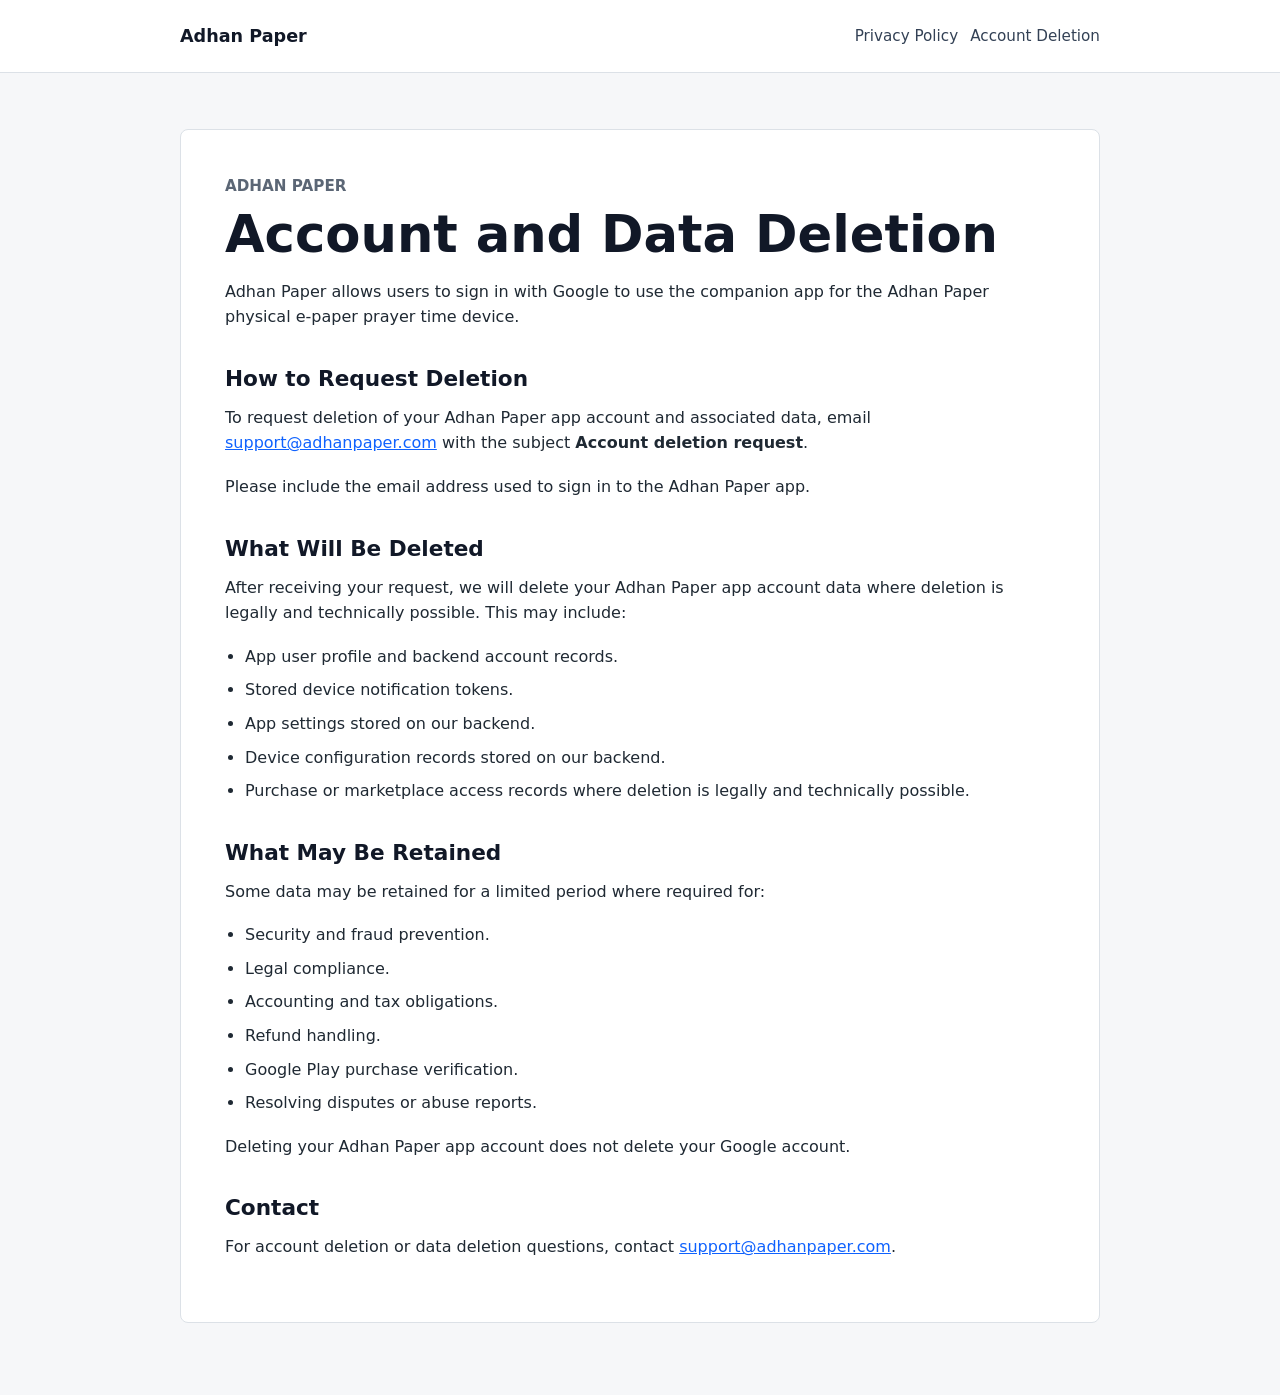
==== account-deletion/index.html @ adb414c2 "Add Adhan Paper public support site" ====
<!doctype html>
<html lang="en">
  <head>
    <meta charset="utf-8">
    <meta name="viewport" content="width=device-width, initial-scale=1">
    <title>Account and Data Deletion | Adhan Paper</title>
    <link rel="stylesheet" href="../styles.css">
  </head>
  <body>
    <header class="site-header">
      <div class="site-header__inner">
        <a class="brand" href="../">Adhan Paper</a>
        <nav class="nav" aria-label="Main navigation">
          <a href="../privacy/">Privacy Policy</a>
          <a href="../account-deletion/">Account Deletion</a>
        </nav>
      </div>
    </header>

    <main class="page">
      <article class="panel">
        <p class="eyebrow">Adhan Paper</p>
        <h1>Account and Data Deletion</h1>
        <p>
          Adhan Paper allows users to sign in with Google to use the companion app
          for the Adhan Paper physical e-paper prayer time device.
        </p>

        <h2>How to Request Deletion</h2>
        <p>
          To request deletion of your Adhan Paper app account and associated data,
          email <a href="mailto:support@adhanpaper.com">support@adhanpaper.com</a>
          with the subject <strong>Account deletion request</strong>.
        </p>
        <p>Please include the email address used to sign in to the Adhan Paper app.</p>

        <h2>What Will Be Deleted</h2>
        <p>
          After receiving your request, we will delete your Adhan Paper app account
          data where deletion is legally and technically possible. This may include:
        </p>
        <ul>
          <li>App user profile and backend account records.</li>
          <li>Stored device notification tokens.</li>
          <li>App settings stored on our backend.</li>
          <li>Device configuration records stored on our backend.</li>
          <li>Purchase or marketplace access records where deletion is legally and technically possible.</li>
        </ul>

        <h2>What May Be Retained</h2>
        <p>Some data may be retained for a limited period where required for:</p>
        <ul>
          <li>Security and fraud prevention.</li>
          <li>Legal compliance.</li>
          <li>Accounting and tax obligations.</li>
          <li>Refund handling.</li>
          <li>Google Play purchase verification.</li>
          <li>Resolving disputes or abuse reports.</li>
        </ul>
        <p>Deleting your Adhan Paper app account does not delete your Google account.</p>

        <h2>Contact</h2>
        <p>
          For account deletion or data deletion questions, contact
          <a href="mailto:support@adhanpaper.com">support@adhanpaper.com</a>.
        </p>
      </article>
    </main>
  </body>
</html>
---- styles.css ----
* {
  box-sizing: border-box;
}

:root {
  color-scheme: light;
  font-family:
    Inter, ui-sans-serif, system-ui, -apple-system, BlinkMacSystemFont, "Segoe UI",
    sans-serif;
  background: #f6f7f9;
  color: #1f2933;
}

body {
  margin: 0;
  min-height: 100vh;
  background: #f6f7f9;
  line-height: 1.6;
}

a {
  color: #0f62fe;
}

.site-header {
  border-bottom: 1px solid #dce1e7;
  background: #ffffff;
}

.site-header__inner,
.page {
  width: min(100% - 32px, 920px);
  margin: 0 auto;
}

.site-header__inner {
  display: flex;
  min-height: 72px;
  align-items: center;
  justify-content: space-between;
  gap: 24px;
}

.brand {
  color: #111827;
  font-size: 1.1rem;
  font-weight: 700;
  text-decoration: none;
}

.nav {
  display: flex;
  flex-wrap: wrap;
  gap: 12px;
  font-size: 0.95rem;
}

.nav a {
  color: #334155;
  text-decoration: none;
}

.nav a:hover,
.brand:hover {
  text-decoration: underline;
}

.page {
  padding: 56px 0 72px;
}

.panel {
  border: 1px solid #dce1e7;
  border-radius: 8px;
  background: #ffffff;
  padding: clamp(24px, 4vw, 44px);
}

.eyebrow {
  margin: 0 0 8px;
  color: #5b6675;
  font-size: 0.95rem;
  font-weight: 700;
  letter-spacing: 0;
  text-transform: uppercase;
}

h1 {
  margin: 0 0 16px;
  color: #111827;
  font-size: clamp(2rem, 4vw, 3.4rem);
  line-height: 1.1;
  letter-spacing: 0;
}

h2 {
  margin: 36px 0 12px;
  color: #111827;
  font-size: 1.35rem;
  line-height: 1.25;
  letter-spacing: 0;
}

p,
ul {
  margin: 0 0 18px;
}

ul {
  padding-left: 1.25rem;
}

li {
  margin: 0 0 8px;
}

.lead {
  color: #3f4b5a;
  font-size: 1.12rem;
}

.link-list {
  display: grid;
  gap: 12px;
  margin: 28px 0;
  padding: 0;
  list-style: none;
}

.link-list a {
  display: block;
  border: 1px solid #cbd5e1;
  border-radius: 8px;
  padding: 16px 18px;
  background: #f8fafc;
  color: #0f172a;
  font-weight: 700;
  text-decoration: none;
}

.link-list a:hover {
  border-color: #0f62fe;
  color: #0f62fe;
}

.meta {
  color: #5b6675;
}

.footer {
  margin-top: 36px;
  color: #5b6675;
  font-size: 0.95rem;
}

@media (max-width: 640px) {
  .site-header__inner {
    align-items: flex-start;
    flex-direction: column;
    justify-content: center;
    padding: 16px 0;
  }

  .page {
    padding-top: 32px;
  }
}
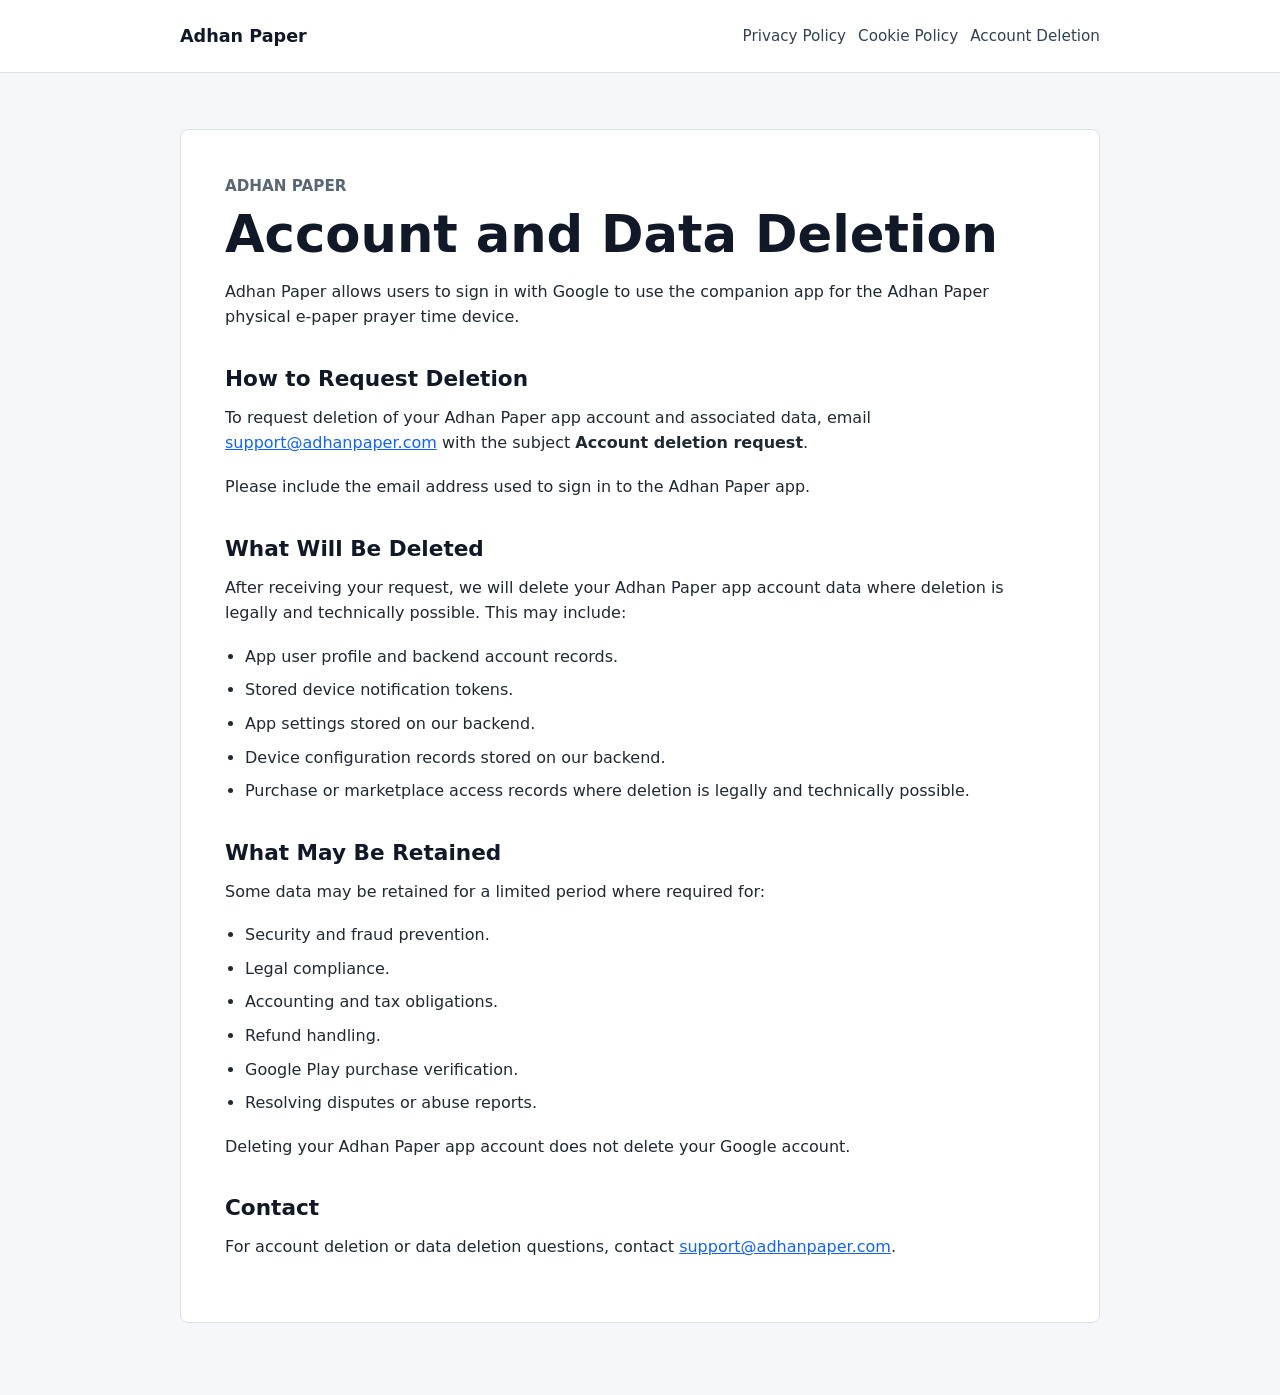
==== commit b1771e41: "Update privacy policy disclosures" ====
--- a/account-deletion/index.html
+++ b/account-deletion/index.html
@@ -12,6 +12,7 @@
         <a class="brand" href="../">Adhan Paper</a>
         <nav class="nav" aria-label="Main navigation">
           <a href="../privacy/">Privacy Policy</a>
+          <a href="../cookie-policy/">Cookie Policy</a>
           <a href="../account-deletion/">Account Deletion</a>
         </nav>
       </div>
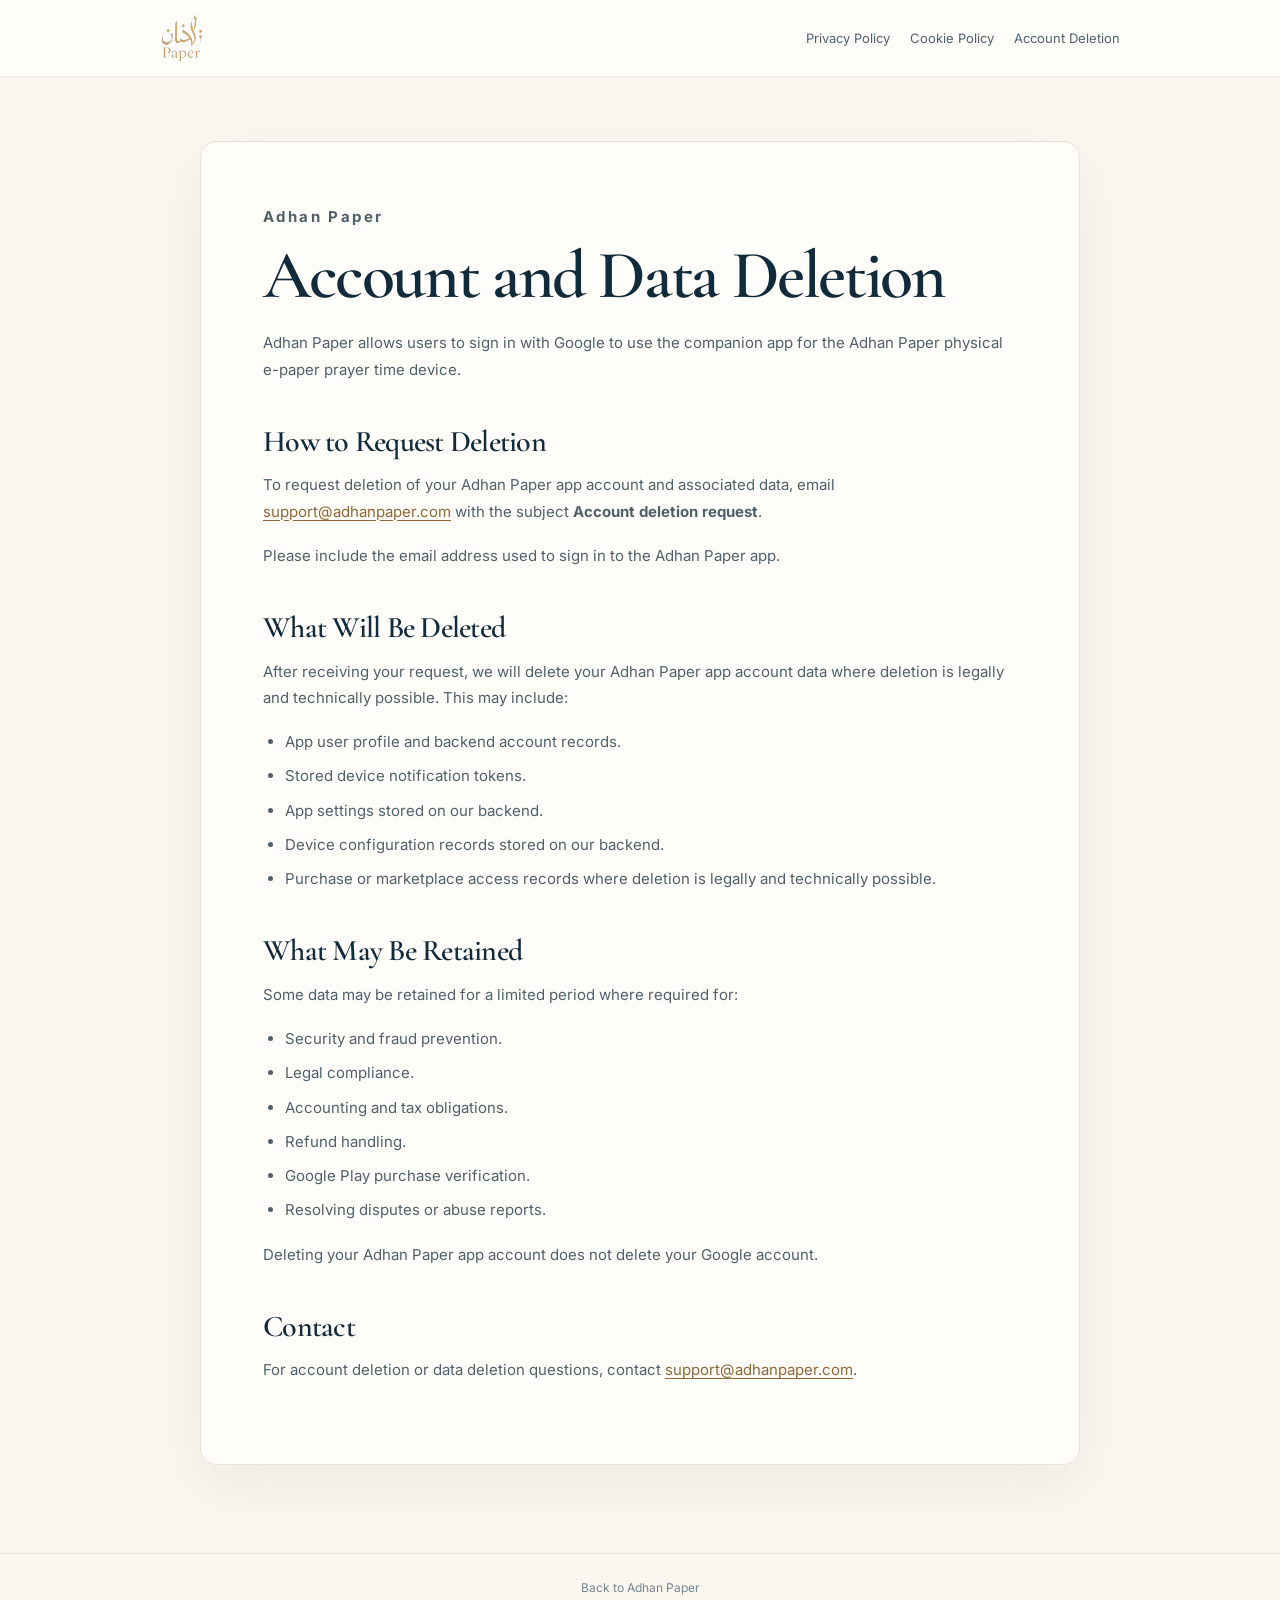
==== commit 18d3f015: "Launch Adhan Paper landing page" ====
--- a/account-deletion/index.html
+++ b/account-deletion/index.html
@@ -3,14 +3,18 @@
   <head>
     <meta charset="utf-8">
     <meta name="viewport" content="width=device-width, initial-scale=1">
+    <link rel="icon" type="image/png" href="../assets/logo-gold.png">
     <title>Account and Data Deletion | Adhan Paper</title>
+    <link rel="preconnect" href="https://fonts.googleapis.com">
+    <link rel="preconnect" href="https://fonts.gstatic.com" crossorigin>
+    <link href="https://fonts.googleapis.com/css2?family=Cormorant+Garamond:wght@500;600;700&amp;family=Inter:wght@400;500;600;700&amp;display=swap" rel="stylesheet">
     <link rel="stylesheet" href="../styles.css">
   </head>
-  <body>
+  <body class="legal-page">
     <header class="site-header">
-      <div class="site-header__inner">
-        <a class="brand" href="../">Adhan Paper</a>
-        <nav class="nav" aria-label="Main navigation">
+      <div class="legal-header">
+        <a class="brand" href="../" aria-label="Adhan Paper home"><img src="../assets/logo-gold.png" alt="Adhan Paper"></a>
+        <nav class="legal-nav" aria-label="Legal navigation">
           <a href="../privacy/">Privacy Policy</a>
           <a href="../cookie-policy/">Cookie Policy</a>
           <a href="../account-deletion/">Account Deletion</a>
@@ -18,8 +22,8 @@
       </div>
     </header>
 
-    <main class="page">
-      <article class="panel">
+    <main class="legal-main">
+      <article class="legal-panel">
         <p class="eyebrow">Adhan Paper</p>
         <h1>Account and Data Deletion</h1>
         <p>
@@ -67,5 +71,6 @@
         </p>
       </article>
     </main>
+    <footer class="legal-footer"><a href="../">Back to Adhan Paper</a></footer>
   </body>
 </html>
--- a/styles.css
+++ b/styles.css
@@ -1,167 +1,412 @@
-* {
-  box-sizing: border-box;
-}
-
 :root {
-  color-scheme: light;
-  font-family:
-    Inter, ui-sans-serif, system-ui, -apple-system, BlinkMacSystemFont, "Segoe UI",
-    sans-serif;
-  background: #f6f7f9;
-  color: #1f2933;
-}
-
+  --navy: #102a37;
+  --navy-deep: #082331;
+  --gold: #c69b5e;
+  --gold-soft: #ddc29a;
+  --cream: #faf7f1;
+  --paper: #fffdfa;
+  --ink: #122b3a;
+  --muted: #63717a;
+  --line: #e9e2d8;
+  --shadow: 0 24px 70px rgba(35, 31, 24, .12);
+  --serif: "Cormorant Garamond", Georgia, serif;
+  --sans: "Inter", system-ui, sans-serif;
+}
+
+* { box-sizing: border-box; }
+html { scroll-behavior: smooth; }
 body {
   margin: 0;
-  min-height: 100vh;
-  background: #f6f7f9;
-  line-height: 1.6;
-}
-
-a {
-  color: #0f62fe;
-}
+  color: var(--ink);
+  background: var(--paper);
+  font-family: var(--sans);
+  -webkit-font-smoothing: antialiased;
+}
+img { display: block; max-width: 100%; }
+a { color: inherit; text-decoration: none; }
+button, a { -webkit-tap-highlight-color: transparent; }
+.container { width: min(1180px, calc(100% - 48px)); margin: 0 auto; }
+.section-pad { padding: 96px 0; }
 
 .site-header {
-  border-bottom: 1px solid #dce1e7;
-  background: #ffffff;
-}
-
-.site-header__inner,
-.page {
-  width: min(100% - 32px, 920px);
-  margin: 0 auto;
-}
-
-.site-header__inner {
+  position: sticky;
+  top: 0;
+  z-index: 50;
+  background: color-mix(in srgb, var(--paper) 92%, transparent);
+  backdrop-filter: blur(14px);
+  border-bottom: 1px solid rgba(18,43,58,.07);
+}
+.header-inner { height: 76px; display: grid; grid-template-columns: 1fr auto 1fr; align-items: center; gap: 28px; }
+.brand img { width: 86px; height: 52px; object-fit: contain; object-position: left center; }
+.desktop-nav { display: flex; align-items: center; gap: 30px; font-size: 14px; color: #38515e; }
+.desktop-nav a { transition: color .2s ease; }
+.desktop-nav a:hover { color: var(--gold); }
+.nav-cta { justify-self: end; display: inline-flex; align-items: center; justify-content: center; min-height: 54px; padding: 0 25px; background: var(--navy); color: #f6d8a6; border: 1px solid var(--navy); border-radius: 8px; font-size: 14px; font-weight: 600; box-shadow: 0 10px 22px rgba(8,35,49,.14); transition: transform .2s ease, background .2s ease, box-shadow .2s ease; }
+.nav-cta:hover { background: #061f2d; color: #f6d8a6; transform: translateY(-2px); }
+
+.hero { min-height: 690px; display: flex; align-items: center; background: radial-gradient(circle at 78% 32%, #ffffff 0, #fbf9f4 42%, #f8f3eb 100%); overflow: hidden; }
+.hero-grid { display: grid; grid-template-columns: .92fr 1.08fr; align-items: center; gap: 72px; }
+.hero-copy { padding: 30px 0; }
+.eyebrow { display: inline-block; color: var(--gold); font-size: 12px; font-weight: 700; letter-spacing: .16em; margin-bottom: 16px; }
+h1, h2, h3 { margin-top: 0; }
+h1 { font-family: var(--serif); font-size: clamp(58px, 7vw, 92px); line-height: .93; letter-spacing: -.035em; margin-bottom: 24px; font-weight: 600; }
+h1 em { color: var(--gold); font-style: normal; }
+h2 { font-family: var(--serif); font-size: clamp(42px, 5vw, 62px); line-height: 1.02; letter-spacing: -.025em; font-weight: 600; margin-bottom: 20px; }
+.lead { max-width: 590px; font-size: 18px; line-height: 1.75; color: var(--muted); margin: 0 0 34px; }
+.hero-actions { display: flex; align-items: center; gap: 26px; flex-wrap: wrap; }
+.button { display: inline-flex; align-items: center; justify-content: center; gap: 14px; min-height: 54px; padding: 0 25px; border-radius: 8px; font-size: 15px; font-weight: 600; transition: transform .2s ease, background .2s ease, box-shadow .2s ease; }
+.button:hover { transform: translateY(-2px); }
+.button-primary { background: var(--navy); color: #f6d8a6; box-shadow: 0 10px 22px rgba(8,35,49,.14); }
+.button-primary:hover { background: #061f2d; }
+.button-outline { background: var(--navy); border: 1px solid var(--navy); color: #f6d8a6; box-shadow: 0 10px 22px rgba(8,35,49,.14); }
+.button-outline:hover { background: #061f2d; color: #f6d8a6; }
+.text-link { font-size: 14px; color: #566974; }
+.hero-visual { position: relative; }
+.hero-visual::before { content: ""; position: absolute; inset: 11% 4% 2% 10%; border-radius: 50%; background: rgba(198,155,94,.12); filter: blur(55px); }
+.hero-visual img { position: relative; width: 100%; max-height: 585px; object-fit: contain; border-radius: 3px; filter: drop-shadow(0 24px 34px rgba(35,31,24,.13)); }
+
+.feature-strip { border-top: 1px solid var(--line); border-bottom: 1px solid var(--line); background: #fff; }
+.feature-grid { display: grid; grid-template-columns: repeat(4, 1fr); }
+.feature-item { min-height: 124px; padding: 28px 24px; display: flex; align-items: center; justify-content: center; gap: 18px; border-right: 1px solid var(--line); }
+.feature-item:last-child { border-right: 0; }
+.feature-item i { font-size: 28px; color: var(--gold); }
+.feature-item strong, .feature-item span { display: block; }
+.feature-item strong { font-size: 14px; margin-bottom: 6px; }
+.feature-item span { font-size: 13px; color: var(--muted); }
+
+.app-section { background: var(--cream); }
+.app-grid { display: grid; grid-template-columns: .98fr 1.02fr; align-items: center; gap: 78px; }
+.app-showcase-single { display: flex; align-items: center; justify-content: center; min-height: 590px; }
+.app-phone-frame { width: min(100%, 338px); padding: 10px; background: #061e2b; border: 2px solid #2e414a; border-radius: 44px; box-shadow: 0 24px 48px rgba(8,35,49,.18); overflow: hidden; }
+.app-phone-frame img { width: 100%; height: auto; display: block; border-radius: 34px; }
+.app-copy p { color: var(--muted); font-size: 17px; line-height: 1.75; max-width: 620px; }
+.mini-features { display: grid; grid-template-columns: repeat(3, minmax(0, 1fr)); gap: 12px; margin: 32px 0; }
+.mini-features article { background: rgba(255,255,255,.72); border: 1px solid var(--line); border-radius: 12px; padding: 18px; min-height: 142px; }
+.mini-features i { color: var(--gold); font-size: 24px; display: block; margin-bottom: 15px; }
+.mini-features strong, .mini-features span { display: block; }
+.mini-features strong { font-size: 14px; margin-bottom: 7px; }
+.mini-features span { color: var(--muted); font-size: 12px; line-height: 1.55; }
+.store-buttons { display: flex; flex-wrap: wrap; gap: 12px; }
+.store-button { display: inline-flex; align-items: center; justify-content: center; gap: 10px; min-height: 54px; padding: 9px 18px; background: var(--navy); border: 1px solid var(--navy); border-radius: 8px; color: #f6d8a6; box-shadow: 0 10px 22px rgba(8,35,49,.12); font-size: 16px; font-weight: 600; transition: transform .2s ease, background .2s ease; }
+.store-button:hover { background: #061f2d; transform: translateY(-2px); }
+.store-button i { font-size: 25px; }
+.store-button span, .store-button small { display: block; }
+.store-button small { font-size: 8px; line-height: 1.1; font-weight: 500; }
+.store-buttons-mobile { display: none; }
+
+.art-section { background: #fff; }
+.section-heading { max-width: 760px; margin-bottom: 54px; }
+.section-heading.centered { text-align: center; margin-left: auto; margin-right: auto; }
+.section-heading h2 { margin-bottom: 12px; }
+#art .section-heading { max-width: none; }
+#art .section-heading h2 { white-space: nowrap; font-size: clamp(16px, 4.1vw, 48px); }
+.section-heading p { color: var(--muted); line-height: 1.7; }
+.art-grid { display: grid; grid-template-columns: repeat(3, 1fr); gap: 28px; }
+.art-card { border: 1px solid var(--line); background: #fff; border-radius: 14px; padding: 14px 14px 22px; overflow: hidden; transition: transform .25s ease, box-shadow .25s ease; }
+.art-card:hover { transform: translateY(-5px); box-shadow: 0 20px 48px rgba(50,42,30,.08); }
+.art-frame { width: 100%; margin: 0 0 20px; aspect-ratio: 3 / 4; overflow: hidden; border-radius: 9px; background: #f7f3ec; }
+.art-frame img { width: 100%; height: 100%; object-fit: cover; object-position: center; display: block; transition: transform .55s ease; }
+.art-card:hover .art-frame img { transform: scale(1.025); }
+.art-card h3 { font-family: var(--serif); font-size: 25px; line-height: 1.15; margin: 0; padding: 0 12px; text-align: left; }
+.art-card p { color: var(--muted); font-size: 12px; line-height: 1.55; margin: 7px 0 0; padding: 0 12px; }
+.price { color: var(--gold); font-weight: 700; font-size: 14px; }
+.center-action { display: flex; justify-content: center; margin-top: 40px; }
+
+.product-section { background: #f7f1e8; overflow: hidden; }
+.product-grid { min-height: 520px; display: grid; grid-template-columns: 1.06fr .94fr; align-items: center; gap: 80px; }
+.product-image { align-self: stretch; min-height: 520px; display: grid; place-items: center; padding: 42px 0; }
+.product-image img { width: 100%; height: 100%; max-height: 540px; object-fit: contain; object-position: center; }
+.product-copy { padding: 70px 0; }
+.product-copy p { max-width: 520px; color: var(--muted); font-size: 16px; line-height: 1.75; }
+.product-points { margin-top: 28px; display: flex; flex-wrap: wrap; gap: 12px 18px; }
+.product-points span { font-size: 13px; display: flex; align-items: center; gap: 8px; }
+.product-points i { color: var(--gold); }
+
+.closing-cta { background: var(--navy-deep); color: white; text-align: center; }
+.closing-inner { max-width: 760px; }
+.closing-inner > img { width: 96px; margin: 0 auto 20px; }
+.closing-inner h2 { color: white; }
+.closing-inner p { color: #b7c2c8; margin-bottom: 28px; }
+
+.site-footer { background: #061d29; color: #c8d0d4; padding: 34px 0; border-top: 1px solid rgba(255,255,255,.06); }
+.footer-inner { display: grid; grid-template-columns: 1fr auto; align-items: center; gap: 20px 32px; }
+.footer-brand { display: flex; align-items: center; gap: 16px; font-size: 12px; }
+.footer-brand img { width: 62px; }
+.footer-links { display: flex; gap: 20px; font-size: 12px; }
+.footer-links a:hover, .footer-legal a:hover { color: var(--gold-soft); }
+.footer-legal { display: flex; flex-wrap: wrap; gap: 20px; font-size: 11px; color: #a9b5bb; }
+.footer-meta { justify-self: end; }
+.site-footer small { font-size: 11px; color: #8fa0a9; }
+
+.toast { position: fixed; left: 50%; bottom: 24px; transform: translate(-50%, 20px); background: #071f2c; color: white; padding: 12px 18px; border-radius: 8px; box-shadow: 0 10px 34px rgba(0,0,0,.24); font-size: 13px; opacity: 0; pointer-events: none; transition: .2s ease; z-index: 100; }
+.toast.show { opacity: 1; transform: translate(-50%, 0); }
+
+.reveal { opacity: 0; transform: translateY(16px); transition: opacity .7s ease, transform .7s ease; }
+.reveal.visible { opacity: 1; transform: translateY(0); }
+.delay-1 { transition-delay: .08s; }
+.delay-2 { transition-delay: .16s; }
+
+@media (max-width: 900px) {
+  .container { width: min(100% - 32px, 760px); }
+  .section-pad { padding: 72px 0; }
+  .header-inner { min-height: 108px; height: auto; grid-template-columns: 1fr auto; grid-template-rows: 58px auto; column-gap: 18px; row-gap: 0; }
+  .desktop-nav { grid-column: 1 / -1; grid-row: 2; display: flex; justify-content: center; gap: 24px; width: 100%; padding: 0 0 13px; overflow-x: auto; scrollbar-width: none; font-size: 12px; white-space: nowrap; }
+  .desktop-nav::-webkit-scrollbar { display: none; }
+  .nav-cta { min-height: 44px; padding: 0 17px; font-size: 12px; }
+  .hero { min-height: auto; }
+  .hero-grid, .app-grid, .product-grid { grid-template-columns: 1fr; }
+  .hero-grid { gap: 40px; }
+  h1 { font-size: clamp(52px, 14vw, 74px); }
+  .hero-visual { order: -1; }
+  .hero-visual img { max-height: 490px; object-fit: contain; }
+  .feature-grid { grid-template-columns: repeat(2, 1fr); }
+  .feature-item:nth-child(2) { border-right: 0; }
+  .feature-item:nth-child(-n+2) { border-bottom: 1px solid var(--line); }
+  .app-grid { gap: 34px; }
+  .app-showcase-single { flex-direction: column; }
+  .store-buttons-mobile { display: flex; width: min(100%, 338px); margin-top: 20px; }
+  .store-buttons-mobile .store-button { flex: 1; }
+  .store-buttons-desktop { display: none; }
+  .mini-features { grid-template-columns: repeat(3, minmax(0, 1fr)); }
+  .art-grid { grid-template-columns: 1fr; max-width: 520px; margin: 0 auto; }
+  .product-grid { gap: 0; }
+  .product-image { min-height: 380px; padding: 34px 0; }
+  .product-copy { padding: 56px 0 70px; }
+  .footer-inner { grid-template-columns: 1fr; text-align: center; }
+  .footer-brand, .footer-links, .footer-legal { justify-content: center; }
+  .footer-meta { justify-self: center; }
+}
+
+@media (max-width: 560px) {
+  .container { width: min(100% - 24px, 520px); }
+  .header-inner { min-height: 102px; grid-template-rows: 56px auto; }
+  .site-header .brand img { width: 72px; }
+  .hero { padding: 24px 0 64px; }
+  .hero-grid { gap: 28px; }
+  .hero-copy { padding-top: 0; }
+  .hero-visual { width: 100%; overflow: hidden; border-radius: 10px; }
+  .hero-visual img { width: 100%; height: 360px; max-height: none; object-fit: cover; object-position: center; }
+  h1 { font-size: 48px; }
+  h2 { font-size: 40px; }
+  .lead { font-size: 16px; }
+  .feature-grid { grid-template-columns: 1fr; }
+  .feature-item { border-right: 0; border-bottom: 1px solid var(--line); justify-content: flex-start; min-height: 94px; }
+  .feature-item:last-child { border-bottom: 0; }
+  .app-showcase-single { min-height: auto; }
+  .app-phone-frame { width: min(82vw, 320px); padding: 8px; border-radius: 38px; }
+  .app-phone-frame img { border-radius: 30px; }
+  .mini-features { grid-template-columns: 1fr; }
+  .store-buttons-mobile { width: min(82vw, 320px); }
+  .store-buttons { flex-direction: column; align-items: stretch; }
+  .store-button { justify-content: center; }
+  #art .section-heading h2 { white-space: normal; font-size: 40px; }
+  .art-card { padding: 22px; }
+  .product-image { min-height: 0; padding: 28px 18px 10px; }
+  .product-image img { width: 100%; height: auto; max-height: none; }
+  .product-copy { padding: 42px 0 64px; }
+  .footer-links { flex-wrap: wrap; }
+}
+
+@media (prefers-reduced-motion: reduce) {
+  *, *::before, *::after { scroll-behavior: auto !important; transition: none !important; animation: none !important; }
+  .reveal { opacity: 1; transform: none; }
+}
+
+/* Launch waitlist modal */
+body.modal-open { overflow: hidden; }
+.waitlist-modal {
+  position: fixed;
+  inset: 0;
+  z-index: 200;
+  display: grid;
+  place-items: center;
+  padding: 24px;
+  opacity: 0;
+  visibility: hidden;
+  pointer-events: none;
+  transition: opacity .22s ease, visibility .22s ease;
+}
+.waitlist-modal.is-open {
+  opacity: 1;
+  visibility: visible;
+  pointer-events: auto;
+}
+.waitlist-backdrop {
+  position: absolute;
+  inset: 0;
+  background: rgba(5, 27, 38, .66);
+  backdrop-filter: blur(10px);
+}
+.waitlist-dialog {
+  position: relative;
+  width: min(620px, 100%);
+  background: var(--paper);
+  border: 1px solid rgba(198,155,94,.28);
+  border-radius: 18px;
+  box-shadow: 0 40px 100px rgba(3, 20, 29, .28);
+  padding: 50px 50px 46px;
+  overflow: hidden;
+  transform: translateY(16px) scale(.985);
+  transition: transform .24s ease;
+}
+.waitlist-modal.is-open .waitlist-dialog { transform: translateY(0) scale(1); }
+.waitlist-dialog::before {
+  content: "";
+  position: absolute;
+  left: 0;
+  top: 0;
+  width: 100%;
+  height: 4px;
+  background: var(--gold);
+}
+.waitlist-close {
+  position: absolute;
+  top: 18px;
+  right: 18px;
+  width: 40px;
+  height: 40px;
+  border: 1px solid var(--line);
+  border-radius: 50%;
+  display: grid;
+  place-items: center;
+  background: rgba(255,255,255,.76);
+  color: var(--navy);
+  cursor: pointer;
+  font-size: 17px;
+  transition: background .2s ease, border-color .2s ease, transform .2s ease;
+}
+.waitlist-close:hover { background: white; border-color: var(--gold-soft); transform: rotate(4deg); }
+.waitlist-mark {
+  width: 72px;
+  height: 72px;
+  display: grid;
+  place-items: center;
+  margin-bottom: 26px;
+  border-radius: 16px;
+  background: var(--navy-deep);
+}
+.waitlist-mark img { width: 52px; height: 52px; object-fit: contain; }
+.waitlist-dialog h2 {
+  font-size: clamp(40px, 6vw, 55px);
+  margin-bottom: 16px;
+  max-width: 520px;
+}
+.waitlist-dialog h2 em { color: var(--gold); font-style: normal; }
+.waitlist-dialog .waitlist-form-view > p,
+.waitlist-success > p {
+  color: var(--muted);
+  line-height: 1.7;
+  margin: 0 0 28px;
+  max-width: 500px;
+}
+.waitlist-form label {
+  display: block;
+  font-size: 12px;
+  font-weight: 700;
+  letter-spacing: .06em;
+  color: var(--ink);
+  margin-bottom: 9px;
+}
+.waitlist-input-row {
+  display: grid;
+  grid-template-columns: minmax(0, 1fr) auto;
+  gap: 10px;
+}
+.waitlist-input-row input {
+  width: 100%;
+  min-height: 54px;
+  padding: 0 17px;
+  border-radius: 8px;
+  border: 1px solid #d7d0c5;
+  background: #fff;
+  color: var(--ink);
+  font: inherit;
+  outline: none;
+  transition: border-color .2s ease, box-shadow .2s ease;
+}
+.waitlist-input-row input::placeholder { color: #9aa2a6; }
+.waitlist-input-row input:focus {
+  border-color: var(--gold);
+  box-shadow: 0 0 0 4px rgba(198,155,94,.12);
+}
+.waitlist-input-row .button { border: 0; cursor: pointer; white-space: nowrap; }
+.waitlist-input-row .button:disabled { opacity: .65; cursor: wait; transform: none; }
+.waitlist-turnstile { min-height: 0; margin-top: 14px; }
+.waitlist-honeypot {
+  position: absolute;
+  width: 1px;
+  height: 1px;
+  overflow: hidden;
+  clip: rect(0 0 0 0);
+  clip-path: inset(50%);
+  white-space: nowrap;
+}
+.waitlist-error {
+  min-height: 20px;
+  margin: 9px 0 0;
+  color: #9b3f32;
+  font-size: 12px;
+}
+.waitlist-privacy {
   display: flex;
-  min-height: 72px;
   align-items: center;
-  justify-content: space-between;
-  gap: 24px;
-}
-
-.brand {
-  color: #111827;
-  font-size: 1.1rem;
-  font-weight: 700;
-  text-decoration: none;
-}
-
-.nav {
-  display: flex;
-  flex-wrap: wrap;
-  gap: 12px;
-  font-size: 0.95rem;
-}
-
-.nav a {
-  color: #334155;
-  text-decoration: none;
-}
-
-.nav a:hover,
-.brand:hover {
-  text-decoration: underline;
-}
-
-.page {
-  padding: 56px 0 72px;
-}
-
-.panel {
-  border: 1px solid #dce1e7;
-  border-radius: 8px;
-  background: #ffffff;
-  padding: clamp(24px, 4vw, 44px);
-}
-
-.eyebrow {
-  margin: 0 0 8px;
-  color: #5b6675;
-  font-size: 0.95rem;
-  font-weight: 700;
-  letter-spacing: 0;
-  text-transform: uppercase;
-}
-
-h1 {
-  margin: 0 0 16px;
-  color: #111827;
-  font-size: clamp(2rem, 4vw, 3.4rem);
-  line-height: 1.1;
-  letter-spacing: 0;
-}
-
-h2 {
-  margin: 36px 0 12px;
-  color: #111827;
-  font-size: 1.35rem;
-  line-height: 1.25;
-  letter-spacing: 0;
-}
-
-p,
-ul {
-  margin: 0 0 18px;
-}
-
-ul {
-  padding-left: 1.25rem;
-}
-
-li {
-  margin: 0 0 8px;
-}
-
-.lead {
-  color: #3f4b5a;
-  font-size: 1.12rem;
-}
-
-.link-list {
+  gap: 7px;
+  margin: 8px 0 0 !important;
+  font-size: 11px;
+  color: #899399 !important;
+}
+.waitlist-privacy i { color: var(--gold); }
+.waitlist-privacy a { color: var(--ink); text-decoration: underline; text-underline-offset: 2px; }
+.waitlist-form-view.is-hidden { display: none; }
+.waitlist-success { display: none; text-align: center; padding: 16px 0 4px; }
+.waitlist-success.is-visible { display: block; }
+.waitlist-success .eyebrow { margin-bottom: 11px; }
+.waitlist-success > p { margin-left: auto; margin-right: auto; }
+.waitlist-success-icon {
+  width: 66px;
+  height: 66px;
+  margin: 0 auto 24px;
+  border-radius: 50%;
   display: grid;
-  gap: 12px;
-  margin: 28px 0;
-  padding: 0;
-  list-style: none;
-}
-
-.link-list a {
-  display: block;
-  border: 1px solid #cbd5e1;
-  border-radius: 8px;
-  padding: 16px 18px;
-  background: #f8fafc;
-  color: #0f172a;
-  font-weight: 700;
-  text-decoration: none;
-}
-
-.link-list a:hover {
-  border-color: #0f62fe;
-  color: #0f62fe;
-}
-
-.meta {
-  color: #5b6675;
-}
-
-.footer {
-  margin-top: 36px;
-  color: #5b6675;
-  font-size: 0.95rem;
-}
-
-@media (max-width: 640px) {
-  .site-header__inner {
-    align-items: flex-start;
-    flex-direction: column;
-    justify-content: center;
-    padding: 16px 0;
-  }
-
-  .page {
-    padding-top: 32px;
-  }
-}
+  place-items: center;
+  background: var(--navy-deep);
+  color: var(--gold-soft);
+  font-size: 30px;
+}
+
+/* Shared legal and account-support pages */
+.legal-page { min-height: 100vh; background: var(--cream); }
+.legal-page .site-header { position: static; background: var(--paper); }
+.legal-header { width: min(100% - 40px, 960px); min-height: 76px; margin: 0 auto; display: flex; align-items: center; justify-content: space-between; gap: 28px; }
+.legal-header .brand img { width: 76px; height: 50px; object-fit: contain; }
+.legal-nav { display: flex; flex-wrap: wrap; gap: 20px; color: #50636e; font-size: 13px; }
+.legal-nav a:hover { color: var(--gold); }
+.legal-main { width: min(100% - 40px, 880px); margin: 0 auto; padding: 64px 0 88px; }
+.legal-panel { border: 1px solid var(--line); border-radius: 16px; background: var(--paper); padding: clamp(28px, 6vw, 62px); box-shadow: 0 20px 60px rgba(35,31,24,.06); }
+.legal-panel .eyebrow { margin: 0 0 12px; }
+.legal-panel h1 { color: var(--ink); font-size: clamp(44px, 7vw, 68px); line-height: 1; margin: 0 0 20px; }
+.legal-panel h2 { color: var(--ink); font-family: var(--serif); font-size: 30px; line-height: 1.15; margin: 42px 0 13px; }
+.legal-panel p, .legal-panel ul { color: #4f6069; font-size: 15px; line-height: 1.75; margin: 0 0 18px; }
+.legal-panel ul { padding-left: 22px; }
+.legal-panel li { margin-bottom: 8px; }
+.legal-panel a { color: #8d6836; text-decoration: underline; text-underline-offset: 3px; }
+.legal-panel .meta { color: #7b898f; font-size: 13px; }
+.legal-footer { border-top: 1px solid var(--line); padding: 26px 20px; text-align: center; color: #76868e; font-size: 12px; }
+
+@media (max-width: 680px) {
+  .legal-header { align-items: flex-start; flex-direction: column; padding: 14px 0 18px; }
+  .legal-nav { gap: 10px 16px; }
+  .legal-main { padding: 28px 0 56px; }
+  .legal-panel h2 { font-size: 27px; }
+}
+.waitlist-success .button { background: var(--navy); color: #f6d8a6; border-color: var(--navy); cursor: pointer; }
+
+@media (max-width: 620px) {
+  .waitlist-modal { padding: 14px; align-items: end; }
+  .waitlist-dialog { padding: 42px 22px 28px; border-radius: 18px 18px 12px 12px; }
+  .waitlist-mark { width: 60px; height: 60px; margin-bottom: 20px; }
+  .waitlist-mark img { width: 44px; height: 44px; }
+  .waitlist-dialog h2 { font-size: 39px; }
+  .waitlist-input-row { grid-template-columns: 1fr; }
+  .waitlist-input-row .button { width: 100%; }
+}
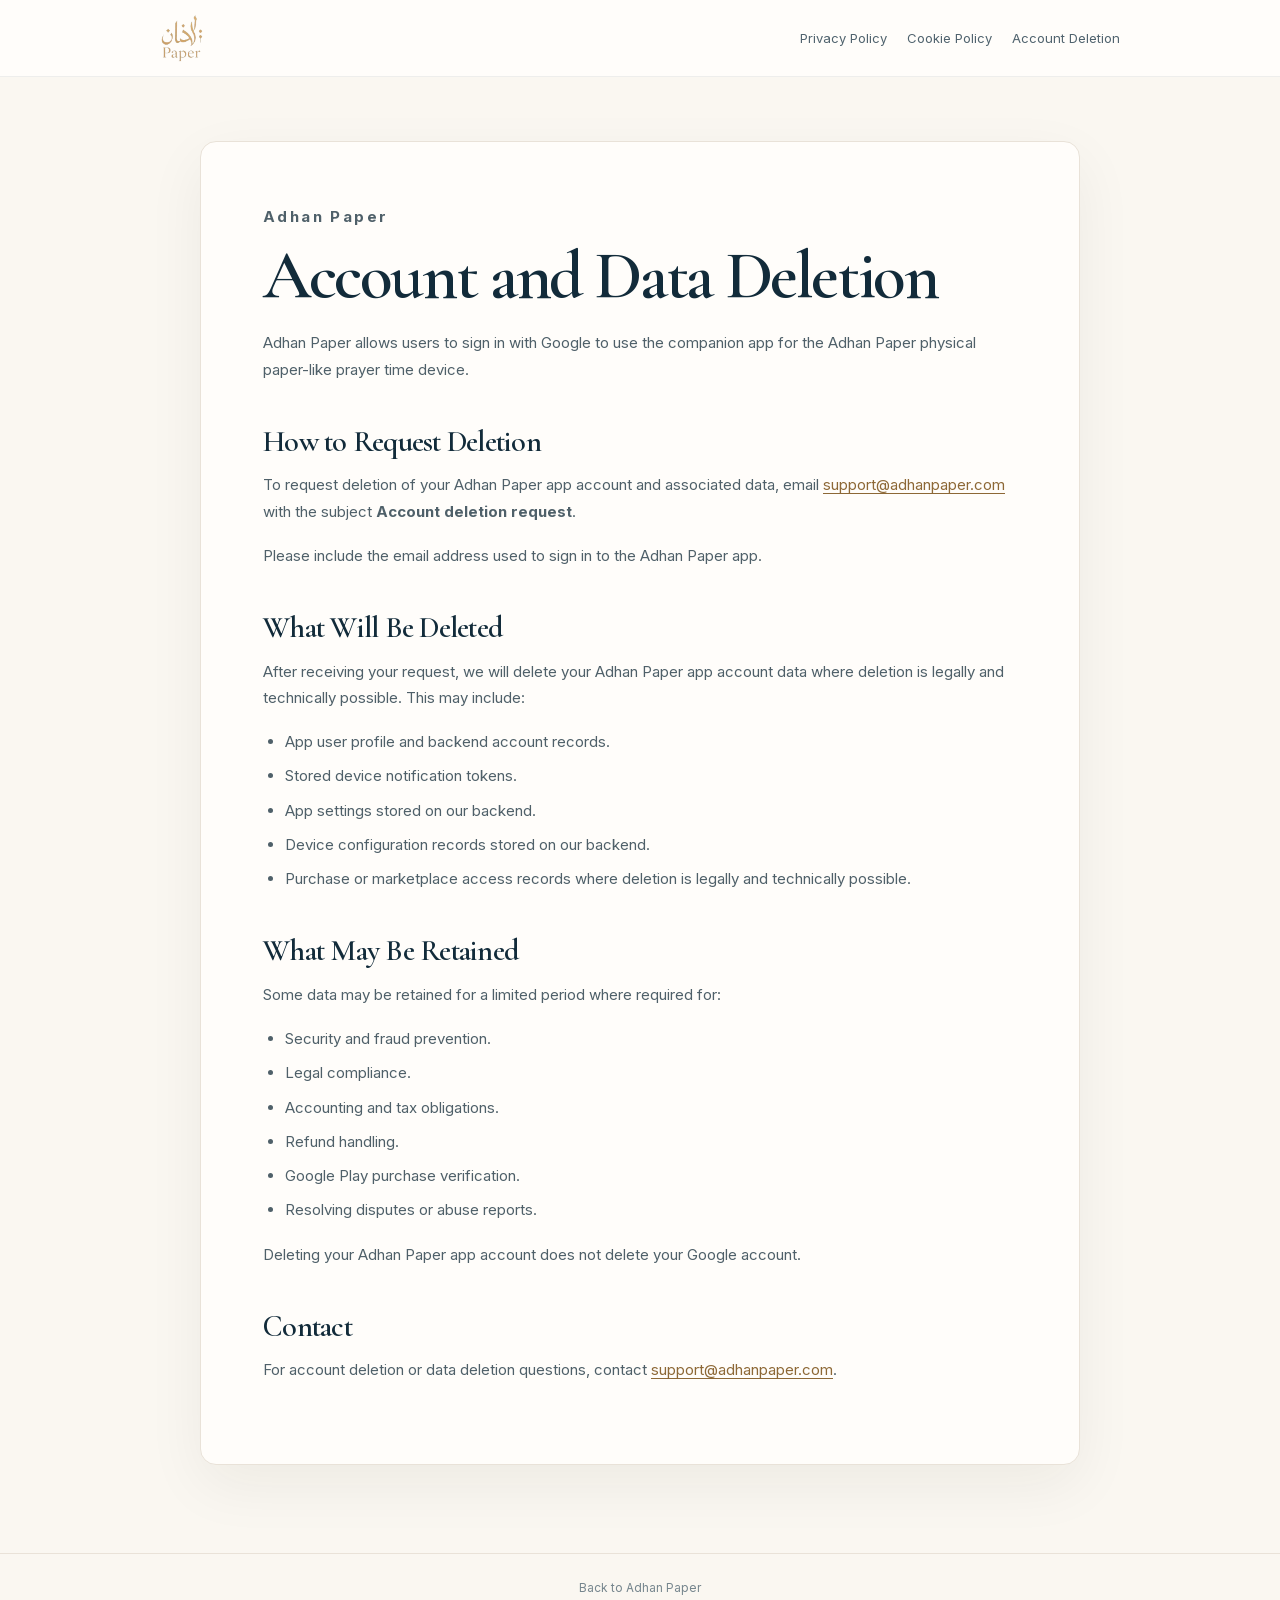
==== commit de0590e7: "Improve prayer clock SEO and add Dutch buying guide" ====
--- a/account-deletion/index.html
+++ b/account-deletion/index.html
@@ -3,7 +3,10 @@
   <head>
     <meta charset="utf-8">
     <meta name="viewport" content="width=device-width, initial-scale=1">
-    <link rel="icon" type="image/png" href="../assets/logo-gold.png">
+    <link rel="icon" href="/favicon.ico" sizes="16x16 32x32 48x48" />
+    <link rel="icon" type="image/png" href="/assets/favicon-48.png" sizes="48x48" />
+    <link rel="icon" type="image/png" href="/assets/favicon-96.png" sizes="96x96" />
+    <link rel="apple-touch-icon" href="/assets/apple-touch-icon.png" sizes="180x180" />
     <title>Account and Data Deletion | Adhan Paper</title>
     <link rel="preconnect" href="https://fonts.googleapis.com">
     <link rel="preconnect" href="https://fonts.gstatic.com" crossorigin>
@@ -28,7 +31,7 @@
         <h1>Account and Data Deletion</h1>
         <p>
           Adhan Paper allows users to sign in with Google to use the companion app
-          for the Adhan Paper physical e-paper prayer time device.
+          for the Adhan Paper physical paper-like prayer time device.
         </p>
 
         <h2>How to Request Deletion</h2>
--- a/styles.css
+++ b/styles.css
@@ -1,3 +1,19 @@
+@font-face {
+  font-family: "Cormorant Garamond";
+  font-style: normal;
+  font-weight: 500 700;
+  font-display: swap;
+  src: url("assets/fonts/cormorant-garamond-latin.woff2") format("woff2");
+}
+
+@font-face {
+  font-family: "Inter";
+  font-style: normal;
+  font-weight: 400 700;
+  font-display: swap;
+  src: url("assets/fonts/inter-latin.woff2") format("woff2");
+}
+
 :root {
   --navy: #102a37;
   --navy-deep: #082331;
@@ -51,6 +67,7 @@
 h1, h2, h3 { margin-top: 0; }
 h1 { font-family: var(--serif); font-size: clamp(58px, 7vw, 92px); line-height: .93; letter-spacing: -.035em; margin-bottom: 24px; font-weight: 600; }
 h1 em { color: var(--gold); font-style: normal; }
+html[lang="nl-NL"] .hero-copy h1 { font-size: clamp(54px, 6.4vw, 84px); line-height: .98; }
 h2 { font-family: var(--serif); font-size: clamp(42px, 5vw, 62px); line-height: 1.02; letter-spacing: -.025em; font-weight: 600; margin-bottom: 20px; }
 .lead { max-width: 590px; font-size: 18px; line-height: 1.75; color: var(--muted); margin: 0 0 34px; }
 .hero-actions { display: flex; align-items: center; gap: 26px; flex-wrap: wrap; }
@@ -94,6 +111,20 @@
 .store-button small { font-size: 8px; line-height: 1.1; font-weight: 500; }
 .store-buttons-mobile { display: none; }
 
+.reciter-section { background: var(--navy-deep); color: white; overflow: hidden; }
+.reciter-grid { display: grid; grid-template-columns: .78fr 1.22fr; gap: 76px; align-items: center; }
+.reciter-visual { min-height: 420px; display: flex; flex-direction: column; align-items: center; justify-content: center; padding: 44px; text-align: center; border-radius: 18px; background: radial-gradient(circle at 50% 42%, rgba(198,155,94,.24), transparent 48%), rgba(255,255,255,.035); }
+.reciter-emblem { width: 112px; height: 112px; display: grid; place-items: center; margin-bottom: 30px; border: 1px solid rgba(221,194,154,.4); border-radius: 50%; color: var(--gold-soft); font-size: 42px; box-shadow: inset 0 0 0 14px rgba(255,255,255,.025); }
+.reciter-visual .eyebrow { color: var(--gold-soft); margin-bottom: 8px; }
+.reciter-visual p { margin: 0; color: #c7d1d6; font-size: 15px; }
+.reciter-copy h2 { color: #fff; max-width: 620px; }
+.reciter-copy > p { max-width: 650px; margin: 0; color: #c7d1d6; font-size: 17px; line-height: 1.75; }
+.reciter-options { display: grid; grid-template-columns: repeat(2, minmax(0, 1fr)); gap: 12px; margin-top: 32px; }
+.reciter-options article { min-height: 185px; padding: 20px; border: 1px solid rgba(221,194,154,.2); border-radius: 12px; background: rgba(255,255,255,.04); }
+.reciter-options i { display: block; margin-bottom: 16px; color: var(--gold-soft); font-size: 23px; }
+.reciter-options h3 { margin-bottom: 8px; color: #fff; font-family: var(--serif); font-size: 24px; line-height: 1.05; }
+.reciter-options p { margin: 0; color: #c7d1d6; font-size: 12px; line-height: 1.6; }
+
 .art-section { background: #fff; }
 .section-heading { max-width: 760px; margin-bottom: 54px; }
 .section-heading.centered { text-align: center; margin-left: auto; margin-right: auto; }
@@ -122,16 +153,26 @@
 .product-points span { font-size: 13px; display: flex; align-items: center; gap: 8px; }
 .product-points i { color: var(--gold); }
 
+.questions-section { background: var(--paper); }
+.questions-layout { display: grid; grid-template-columns: .82fr 1.18fr; gap: 82px; align-items: start; }
+.questions-intro { position: sticky; top: 128px; }
+.questions-intro > p { color: var(--muted); font-size: 16px; line-height: 1.75; margin: 0 0 24px; max-width: 500px; }
+.questions-intro .text-link { color: #8d6836; font-weight: 600; line-height: 1.6; }
+.question-list { display: grid; grid-template-columns: repeat(2, minmax(0, 1fr)); gap: 18px; }
+.question-item { min-height: 205px; padding: 28px; border: 1px solid var(--line); border-radius: 14px; background: #fff; }
+.question-item h3 { font-family: var(--serif); font-size: 28px; line-height: 1.08; margin-bottom: 13px; }
+.question-item p { color: var(--muted); font-size: 14px; line-height: 1.7; margin: 0; }
+
 .closing-cta { background: var(--navy-deep); color: white; text-align: center; }
 .closing-inner { max-width: 760px; }
-.closing-inner > img { width: 96px; margin: 0 auto 20px; }
+.closing-inner > img { width: 96px; height: auto; margin: 0 auto 20px; }
 .closing-inner h2 { color: white; }
 .closing-inner p { color: #b7c2c8; margin-bottom: 28px; }
 
 .site-footer { background: #061d29; color: #c8d0d4; padding: 34px 0; border-top: 1px solid rgba(255,255,255,.06); }
 .footer-inner { display: grid; grid-template-columns: 1fr auto; align-items: center; gap: 20px 32px; }
 .footer-brand { display: flex; align-items: center; gap: 16px; font-size: 12px; }
-.footer-brand img { width: 62px; }
+.footer-brand img { width: 62px; height: auto; }
 .footer-links { display: flex; gap: 20px; font-size: 12px; }
 .footer-links a:hover, .footer-legal a:hover { color: var(--gold-soft); }
 .footer-legal { display: flex; flex-wrap: wrap; gap: 20px; font-size: 11px; color: #a9b5bb; }
@@ -157,12 +198,15 @@
   .hero-grid, .app-grid, .product-grid { grid-template-columns: 1fr; }
   .hero-grid { gap: 40px; }
   h1 { font-size: clamp(52px, 14vw, 74px); }
+  html[lang="nl-NL"] .hero-copy h1 { font-size: clamp(52px, 14vw, 74px); line-height: .93; }
   .hero-visual { order: -1; }
   .hero-visual img { max-height: 490px; object-fit: contain; }
   .feature-grid { grid-template-columns: repeat(2, 1fr); }
   .feature-item:nth-child(2) { border-right: 0; }
   .feature-item:nth-child(-n+2) { border-bottom: 1px solid var(--line); }
   .app-grid { gap: 34px; }
+  .reciter-grid { grid-template-columns: 1fr; gap: 42px; }
+  .reciter-visual { min-height: 330px; }
   .app-showcase-single { flex-direction: column; }
   .store-buttons-mobile { display: flex; width: min(100%, 338px); margin-top: 20px; }
   .store-buttons-mobile .store-button { flex: 1; }
@@ -172,6 +216,8 @@
   .product-grid { gap: 0; }
   .product-image { min-height: 380px; padding: 34px 0; }
   .product-copy { padding: 56px 0 70px; }
+  .questions-layout { grid-template-columns: 1fr; gap: 42px; }
+  .questions-intro { position: static; }
   .footer-inner { grid-template-columns: 1fr; text-align: center; }
   .footer-brand, .footer-links, .footer-legal { justify-content: center; }
   .footer-meta { justify-self: center; }
@@ -187,6 +233,7 @@
   .hero-visual { width: 100%; overflow: hidden; border-radius: 10px; }
   .hero-visual img { width: 100%; height: 360px; max-height: none; object-fit: cover; object-position: center; }
   h1 { font-size: 48px; }
+  html[lang="nl-NL"] .hero-copy h1 { font-size: 48px; }
   h2 { font-size: 40px; }
   .lead { font-size: 16px; }
   .feature-grid { grid-template-columns: 1fr; }
@@ -196,6 +243,10 @@
   .app-phone-frame { width: min(82vw, 320px); padding: 8px; border-radius: 38px; }
   .app-phone-frame img { border-radius: 30px; }
   .mini-features { grid-template-columns: 1fr; }
+  .reciter-visual { min-height: 290px; padding: 32px; }
+  .reciter-emblem { width: 88px; height: 88px; margin-bottom: 22px; font-size: 34px; }
+  .reciter-options { grid-template-columns: 1fr; }
+  .reciter-options article { min-height: 0; }
   .store-buttons-mobile { width: min(82vw, 320px); }
   .store-buttons { flex-direction: column; align-items: stretch; }
   .store-button { justify-content: center; }
@@ -204,6 +255,8 @@
   .product-image { min-height: 0; padding: 28px 18px 10px; }
   .product-image img { width: 100%; height: auto; max-height: none; }
   .product-copy { padding: 42px 0 64px; }
+  .question-list { grid-template-columns: 1fr; }
+  .question-item { min-height: 0; padding: 24px; }
   .footer-links { flex-wrap: wrap; }
 }
 
@@ -410,3 +463,8 @@
   .waitlist-input-row { grid-template-columns: 1fr; }
   .waitlist-input-row .button { width: 100%; }
 }
+
+/* Editorial guide uses the existing brand typography and legal-panel layout. */
+.guide-figure { margin: 28px 0; }
+.guide-figure img { display: block; width: min(100%, 420px); height: auto; margin: 0 auto; border-radius: 12px; }
+.guide-figure figcaption { color: var(--muted); font-size: 13px; line-height: 1.6; margin-top: 14px; }
